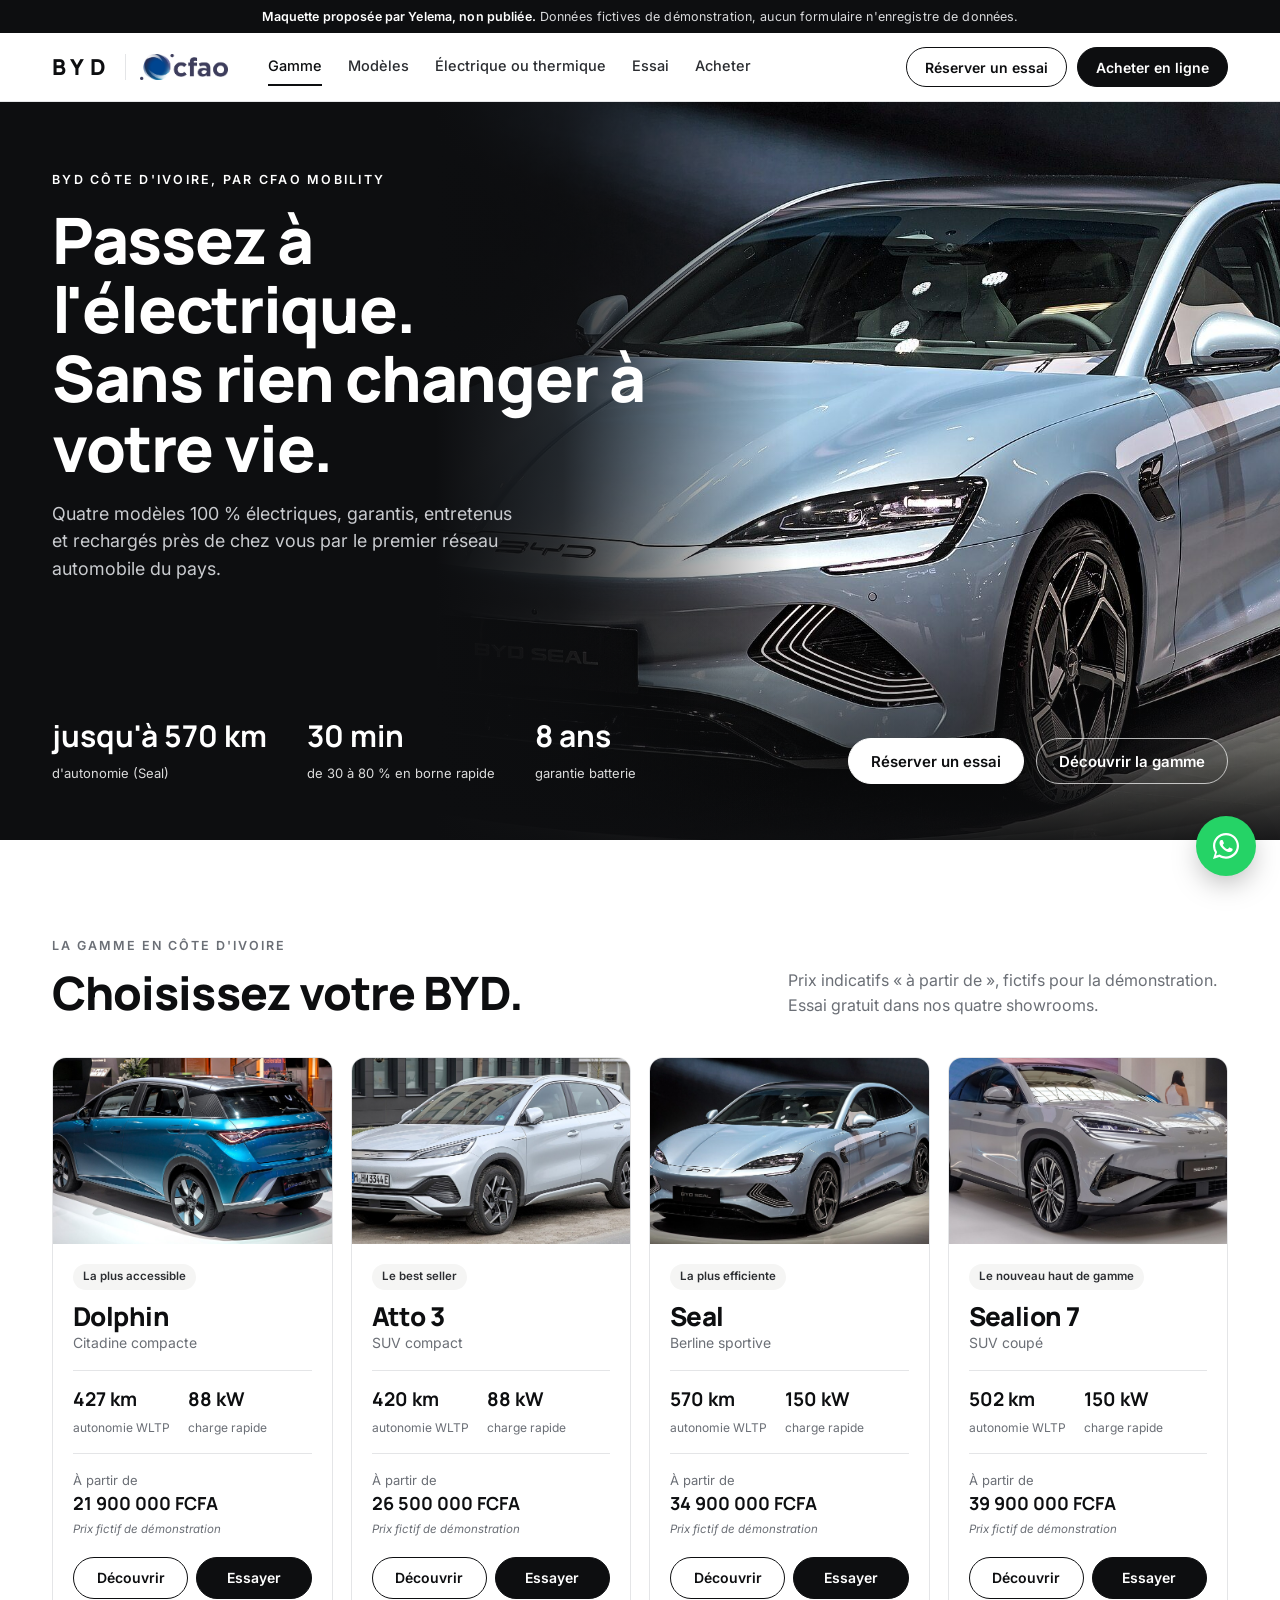
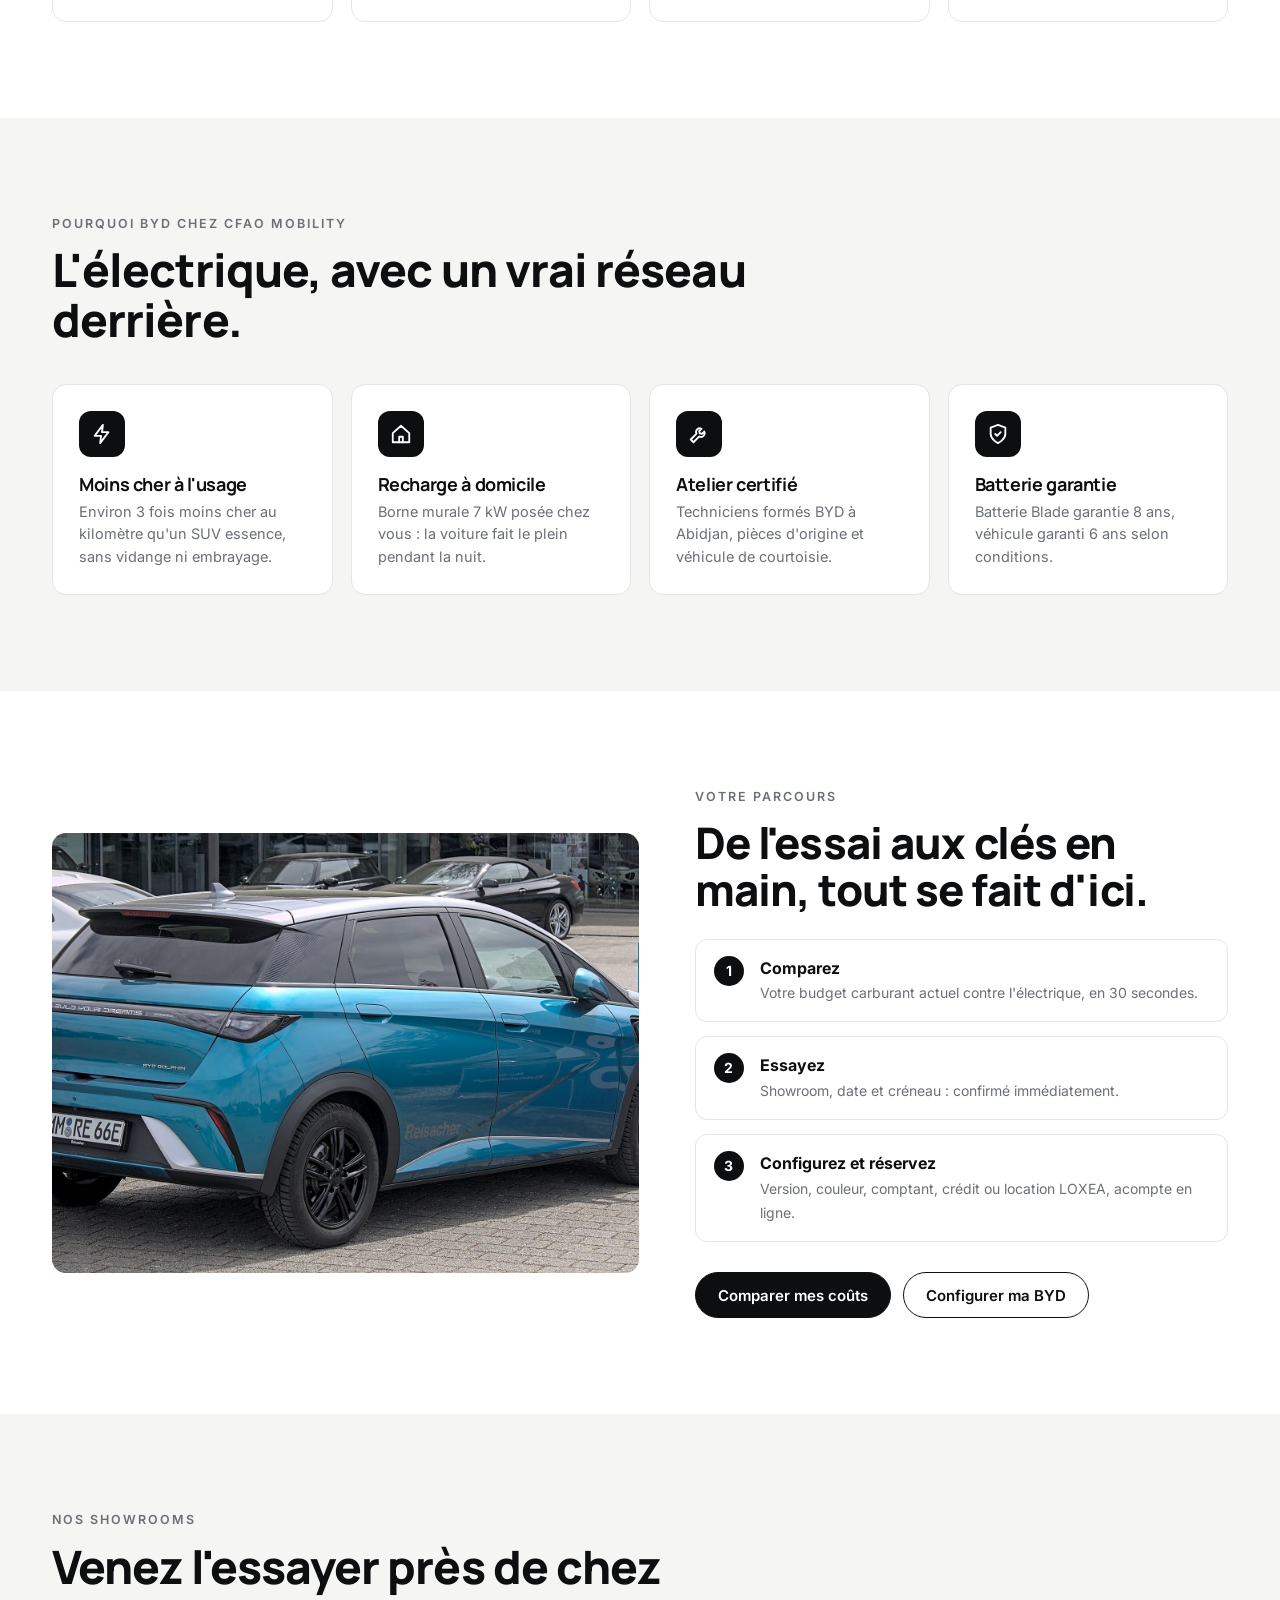
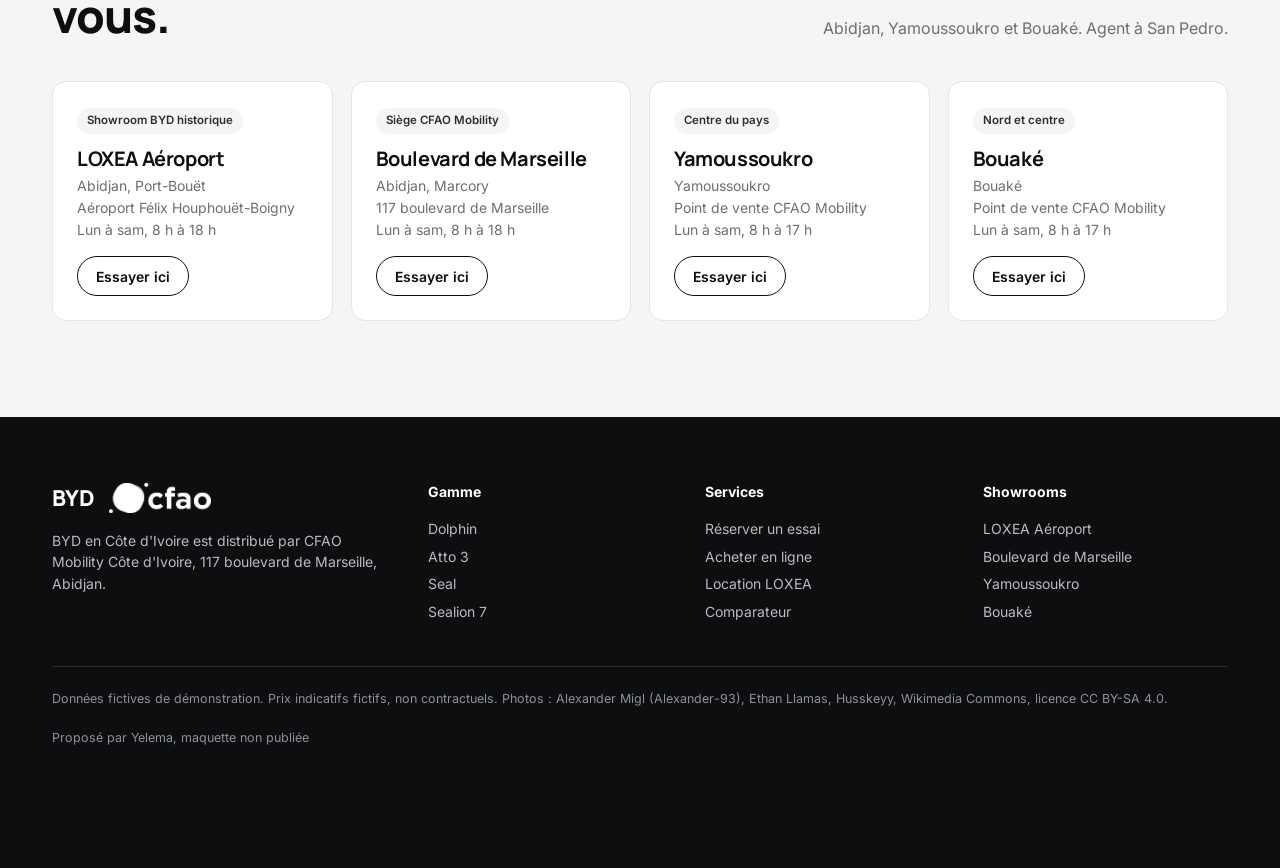
==== index.html @ 99b52941 "Maquette BYD : img/sealion7-3.jpg" ====
<!doctype html><html lang="fr"><head><meta charset="utf-8"><meta name="viewport" content="width=device-width,initial-scale=1,viewport-fit=cover">
<meta name="robots" content="noindex,nofollow"><title>BYD Côte d'Ivoire | CFAO Mobility</title>
<meta name="description" content="Maquette proposée par Yelema, non publiée. BYD Côte d'Ivoire par CFAO Mobility.">
<link rel="icon" href="img/favicon.png"><link rel="preconnect" href="https://fonts.googleapis.com"><link rel="preconnect" href="https://fonts.gstatic.com" crossorigin>
<link href="https://fonts.googleapis.com/css2?family=Inter:wght@400;500;600;700&family=Manrope:wght@600;700;800&display=swap" rel="stylesheet">
<link rel="stylesheet" href="assets/style.css?v=4"><script src="assets/data.js?v=1"></script></head>
<body data-page="gamme">

<section class="hero" style="padding:0"><img src="img/hero-seal.jpg" alt="BYD Seal">
<div class="wrap in"><div><span class="eyebrow">BYD Côte d'Ivoire, par CFAO Mobility</span>
<h1>Passez à l'électrique.<br>Sans rien changer à votre vie.</h1>
<p class="lead">Quatre modèles 100 % électriques, garantis, entretenus et rechargés près de chez vous par le premier réseau automobile du pays.</p></div>
<div class="bot"><div class="stats"><div><b>jusqu'à 570 km</b><span>d'autonomie (Seal)</span></div><div><b>30 min</b><span>de 30 à 80 % en borne rapide</span></div><div><b>8 ans</b><span>garantie batterie</span></div></div>
<div class="ctas"><a class="btn light" href="essai.html">Réserver un essai</a><a class="btn line-w" href="#gamme">Découvrir la gamme</a></div></div></div></section>

<section id="gamme"><div class="wrap">
<div class="sh"><div><span class="k">La gamme en Côte d'Ivoire</span><h2>Choisissez votre BYD.</h2></div><p>Prix indicatifs « à partir de », fictifs pour la démonstration. Essai gratuit dans nos quatre showrooms.</p></div>
<div class="grid4 scroll" id="cards"></div></div></section>

<section class="alt"><div class="wrap">
<div class="sh"><div><span class="k">Pourquoi BYD chez CFAO Mobility</span><h2>L'électrique, avec un vrai réseau derrière.</h2></div></div>
<div class="feat">
<div><div class="ico"><svg viewBox="0 0 24 24" fill="none" stroke="currentColor" stroke-width="2" stroke-linecap="round" stroke-linejoin="round"><path d="M13 2 4 14h7l-1 8 9-12h-7l1-8z"/></svg></div><h3>Moins cher à l'usage</h3><p>Environ 3 fois moins cher au kilomètre qu'un SUV essence, sans vidange ni embrayage.</p></div>
<div><div class="ico"><svg viewBox="0 0 24 24" fill="none" stroke="currentColor" stroke-width="2" stroke-linecap="round" stroke-linejoin="round"><path d="M3 11 12 3l9 8v10H3z"/><path d="M10 21v-6h4v6"/></svg></div><h3>Recharge à domicile</h3><p>Borne murale 7 kW posée chez vous : la voiture fait le plein pendant la nuit.</p></div>
<div><div class="ico"><svg viewBox="0 0 24 24" fill="none" stroke="currentColor" stroke-width="2" stroke-linecap="round" stroke-linejoin="round"><path d="M14.7 6.3a4 4 0 0 0-5.4 5.4L3 18l3 3 6.3-6.3a4 4 0 0 0 5.4-5.4l-2.5 2.5-2.4-.6-.6-2.4 2.5-2.5z"/></svg></div><h3>Atelier certifié</h3><p>Techniciens formés BYD à Abidjan, pièces d'origine et véhicule de courtoisie.</p></div>
<div><div class="ico"><svg viewBox="0 0 24 24" fill="none" stroke="currentColor" stroke-width="2" stroke-linecap="round" stroke-linejoin="round"><path d="M12 22s8-4 8-10V5l-8-3-8 3v7c0 6 8 10 8 10z"/><path d="m9 12 2 2 4-4"/></svg></div><h3>Batterie garantie</h3><p>Batterie Blade garantie 8 ans, véhicule garanti 6 ans selon conditions.</p></div>
</div></div></section>

<section><div class="wrap split">
<img src="img/recharge.jpg" alt="BYD Dolphin en recharge">
<div><span class="k">Votre parcours</span><h2 class="disp" style="font-size:clamp(30px,3.4vw,44px);font-weight:800">De l'essai aux clés en main, tout se fait d'ici.</h2>
<ol class="steps"><li><div><b>Comparez</b><span>Votre budget carburant actuel contre l'électrique, en 30 secondes.</span></div></li>
<li><div><b>Essayez</b><span>Showroom, date et créneau : confirmé immédiatement.</span></div></li>
<li><div><b>Configurez et réservez</b><span>Version, couleur, comptant, crédit ou location LOXEA, acompte en ligne.</span></div></li></ol>
<div style="display:flex;gap:12px;flex-wrap:wrap"><a class="btn" href="comparateur.html">Comparer mes coûts</a><a class="btn ghost" href="achat.html">Configurer ma BYD</a></div></div></div></section>

<section class="alt"><div class="wrap">
<div class="sh"><div><span class="k">Nos showrooms</span><h2>Venez l'essayer près de chez vous.</h2></div><p>Abidjan, Yamoussoukro et Bouaké. Agent à San Pedro.</p></div>
<div class="shops" id="shops"></div></div></section>
<script src="assets/app.js?v=2"></script><script>
document.getElementById('cards').innerHTML=BYD.order.map(k=>{const m=BYD.models[k];return `<article class="mcard"><a class="ph" href="modele.html?m=${k}"><img src="img/${m.imgs[0]}.jpg" alt="BYD ${m.name}" loading="lazy"></a><div class="bd"><span class="pill">${m.tag}</span><h3>${m.name}</h3><div class="ty">${m.type}</div><div class="sp"><div><b>${m.range} km</b><span>autonomie WLTP</span></div><div><b>${m.dc}</b><span>charge rapide</span></div></div><div class="pr">À partir de<b>${fcfa(m.price)}</b><span class="fict">Prix fictif de démonstration</span></div><div class="go"><a class="btn ghost" href="modele.html?m=${k}">Découvrir</a><a class="btn" href="essai.html?m=${k}">Essayer</a></div></div></article>`}).join('');
document.getElementById('shops').innerHTML=BYD.showrooms.map(s=>`<div class="shop"><span class="pill">${s.tag}</span><h3>${s.name}</h3><p>${s.city}<br>${s.addr}<br>${s.hours}</p><a class="btn ghost sm" style="margin-top:16px" href="essai.html?s=${s.id}">Essayer ici</a></div>`).join('');
</script></body></html>
---- assets/style.css ----
:root{--ink:#0d0e10;--ink2:#2b2d31;--mut:#6b6f76;--line:#e4e5e7;--bg:#f5f5f4;--w:#fff;--cfao:#00438D;--cfao2:#3E3D5C;--ok:#1f8a5b;--r:14px;--max:1240px}
*{box-sizing:border-box;margin:0;padding:0}
html{scroll-behavior:smooth;-webkit-text-size-adjust:100%}
body{font-family:Inter,system-ui,sans-serif;color:var(--ink);background:var(--w);font-size:16px;line-height:1.55;-webkit-font-smoothing:antialiased}
img{display:block;max-width:100%}
a{color:inherit;text-decoration:none}
button,input,select{font:inherit;color:inherit}
h1,h2,h3,.disp{font-family:Manrope,Inter,sans-serif;letter-spacing:-.02em;line-height:1.08}
.wrap{max-width:var(--max);margin:0 auto;padding:0 32px}
/* bandeau maquette */
.demo{background:var(--ink);color:#d9dadc;font-size:12.5px;text-align:center;padding:7px 16px;letter-spacing:.01em}
.demo b{color:#fff;font-weight:600}
/* en-tête */
header.top{position:sticky;top:0;z-index:40;background:rgba(255,255,255,.92);backdrop-filter:saturate(1.6) blur(14px);-webkit-backdrop-filter:saturate(1.6) blur(14px);border-bottom:1px solid var(--line)}
.top .wrap{display:flex;align-items:center;height:68px;gap:28px}
.brand{display:flex;align-items:center;gap:14px;flex-shrink:0}
.brand .wm{font-family:Manrope;font-weight:800;font-size:22px;letter-spacing:.24em}
.brand .sep{width:1px;height:26px;background:var(--line)}
.brand img{height:26px;width:auto}
nav.main{display:flex;gap:26px;font-size:14.5px;font-weight:500;margin-left:12px}
nav.main a{color:var(--ink2);padding:6px 0;border-bottom:2px solid transparent}
nav.main a:hover,nav.main a.on{color:var(--ink);border-color:var(--ink)}
.top .act{margin-left:auto;display:flex;gap:10px;align-items:center}
.btn{display:inline-flex;align-items:center;justify-content:center;gap:9px;height:46px;padding:0 22px;border-radius:999px;font-weight:600;font-size:15px;border:1.5px solid var(--ink);background:var(--ink);color:#fff;cursor:pointer;transition:.2s;white-space:nowrap}
.btn:hover{background:#2a2c30;border-color:#2a2c30}
.btn.ghost{background:transparent;color:var(--ink)}
.btn.ghost:hover{background:var(--ink);color:#fff}
.btn.light{background:#fff;color:var(--ink);border-color:#fff}
.btn.light:hover{background:#e9e9e9}
.btn.line-w{background:transparent;color:#fff;border-color:rgba(255,255,255,.7)}
.btn.line-w:hover{background:#fff;color:var(--ink)}
.btn.sm{height:40px;padding:0 18px;font-size:14px}
.btn.wa{background:#1f8a5b;border-color:#1f8a5b}
.btn[disabled]{opacity:.35;pointer-events:none}
.burger{display:none;margin-left:auto;width:44px;height:44px;border:0;background:none;cursor:pointer}
.burger span{display:block;width:22px;height:2px;background:var(--ink);margin:5px auto;border-radius:2px}
/* héros */
.hero{position:relative;height:min(82vh,760px);min-height:580px;color:#fff;overflow:hidden;background:#0d0e10}
.hero img{position:absolute;top:0;right:0;bottom:0;left:auto;width:66%;height:100%;object-fit:cover;object-position:35% 60%}
.hero:after{content:"";position:absolute;inset:0;background:linear-gradient(90deg,#0d0e10 34%,rgba(13,14,16,.85) 44%,rgba(13,14,16,0) 62%),linear-gradient(0deg,rgba(13,14,16,.9) 0%,rgba(13,14,16,0) 30%)}
.hero .in{position:relative;z-index:2;height:100%;display:flex;flex-direction:column;justify-content:space-between;padding-top:64px;padding-bottom:56px}
.eyebrow{font-size:12.5px;font-weight:600;letter-spacing:.18em;text-transform:uppercase}
.hero h1{font-size:clamp(38px,5vw,70px);font-weight:800;max-width:600px;margin-top:14px}
.hero p.lead{font-size:clamp(16px,1.4vw,19px);max-width:470px;color:#c9cbcf;margin-top:18px}
.hero .bot{display:flex;justify-content:space-between;align-items:flex-end;gap:24px;flex-wrap:wrap}
.hero .stats{display:flex;gap:40px}
.hero .stats b{display:block;font-family:Manrope;font-size:30px;font-weight:700}
.hero .stats span{font-size:13px;opacity:.85}
.hero .ctas{display:flex;gap:12px;flex-wrap:wrap}
/* sections */
section{padding:96px 0}
section.alt{background:var(--bg)}
.sh{display:flex;justify-content:space-between;align-items:flex-end;gap:24px;margin-bottom:40px;flex-wrap:wrap}
.sh h2{font-size:clamp(30px,3.6vw,46px);font-weight:800;max-width:720px}
.sh p{color:var(--mut);max-width:440px}
.k{color:var(--mut);font-size:12.5px;font-weight:600;letter-spacing:.16em;text-transform:uppercase;margin-bottom:12px;display:block}
/* cartes modèles */
.grid4{display:grid;grid-template-columns:repeat(4,1fr);gap:18px}
.mcard{background:#fff;border:1px solid var(--line);border-radius:var(--r);overflow:hidden;display:flex;flex-direction:column;transition:.25s}
.mcard:hover{transform:translateY(-4px);box-shadow:0 18px 40px -18px rgba(0,0,0,.25)}
.mcard .ph{aspect-ratio:3/2;overflow:hidden;background:#ddd}
.mcard .ph img{width:100%;height:100%;object-fit:cover;transition:.5s}
.mcard:hover .ph img{transform:scale(1.04)}
.mcard .bd{padding:20px 20px 22px;display:flex;flex-direction:column;flex:1}
.pill{display:inline-block;font-size:11.5px;font-weight:600;padding:4px 10px;border-radius:999px;background:var(--bg);color:var(--ink2);align-self:flex-start}
.mcard h3{font-size:26px;font-weight:800;margin:12px 0 2px}
.mcard .ty{color:var(--mut);font-size:14px}
.mcard .sp{display:flex;gap:18px;margin:16px 0;padding:14px 0;border-top:1px solid var(--line);border-bottom:1px solid var(--line)}
.mcard .sp b{display:block;font-family:Manrope;font-size:19px}
.mcard .sp span{font-size:12px;color:var(--mut)}
.mcard .pr{font-size:13px;color:var(--mut)}
.mcard .pr b{display:block;color:var(--ink);font-size:18px;font-family:Manrope}
.mcard .go{display:flex;gap:8px;margin-top:auto;padding-top:18px}
.mcard .go .btn{flex:1;height:42px;font-size:14px;padding:0 12px}
.fict{font-size:11.5px;color:var(--mut);font-style:italic}
/* avantages */
.feat{display:grid;grid-template-columns:repeat(4,1fr);gap:18px}
.feat>div{background:#fff;border-radius:var(--r);padding:26px;border:1px solid var(--line)}
.ico{width:46px;height:46px;border-radius:12px;background:var(--ink);color:#fff;display:grid;place-items:center;margin-bottom:18px}
.ico svg{width:22px;height:22px}
.feat>div h3{font-size:18px;margin-bottom:6px}
.feat p{color:var(--mut);font-size:14.5px}
/* bandeau parcours */
.split{display:grid;grid-template-columns:1.1fr 1fr;gap:56px;align-items:center}
.split img{border-radius:var(--r);aspect-ratio:4/3;object-fit:cover;width:100%}
.steps{counter-reset:s;display:grid;gap:14px;margin:26px 0 30px}
.steps li{list-style:none;display:flex;gap:16px;align-items:flex-start;padding:16px 18px;border:1px solid var(--line);border-radius:12px;background:#fff}
.steps li:before{counter-increment:s;content:counter(s);flex-shrink:0;width:30px;height:30px;border-radius:50%;background:var(--ink);color:#fff;display:grid;place-items:center;font-weight:700;font-size:14px}
.steps b{display:block}
.steps span{color:var(--mut);font-size:14px}
/* réseau */
.shops{display:grid;grid-template-columns:repeat(4,1fr);gap:18px}
.shop{border:1px solid var(--line);border-radius:var(--r);padding:24px;background:#fff}
.shop .pill{margin-bottom:14px}
.shop h3{font-size:20px}
.shop p{color:var(--mut);font-size:14px;margin-top:6px}
/* pied */
footer{background:var(--ink);color:#b9bbbf;padding:64px 0 120px;font-size:14px}
footer .cols{display:grid;grid-template-columns:1.4fr 1fr 1fr 1fr;gap:32px}
footer h4{color:#fff;font-size:14px;margin-bottom:12px;font-family:Inter}
footer a{display:block;padding:3px 0}
footer a:hover{color:#fff}
footer .sig{display:flex;align-items:center;gap:14px;margin-bottom:14px}
footer .sig img{height:30px}
footer .legal{border-top:1px solid #2b2d31;margin-top:40px;padding-top:22px;display:flex;justify-content:space-between;gap:20px;flex-wrap:wrap;font-size:12.5px;color:#8d9096}
/* page modèle */
.mhead{padding:44px 0 24px}
.crumb{font-size:13px;color:var(--mut);margin-bottom:18px}
.crumb a:hover{color:var(--ink)}
.mhead .row{display:flex;justify-content:space-between;align-items:flex-end;gap:24px;flex-wrap:wrap}
.mhead h1{font-size:clamp(44px,6vw,80px);font-weight:800}
.mhead .ty{color:var(--mut);font-size:18px;margin-top:6px}
.mhead .price{text-align:right}
.mhead .price b{display:block;font-family:Manrope;font-size:30px}
.gal{display:grid;grid-template-columns:2fr 1fr;grid-template-rows:1fr 1fr;gap:12px;height:min(62vh,600px)}
.gal img{width:100%;height:100%;object-fit:cover;border-radius:var(--r);cursor:pointer}
.gal img:first-child{grid-row:1/3}
.kpis{display:grid;grid-template-columns:repeat(4,1fr);gap:0;border:1px solid var(--line);border-radius:var(--r);margin-top:28px;background:#fff}
.kpis>div{padding:24px 26px;border-right:1px solid var(--line)}
.kpis>div:last-child{border:0}
.kpis b{display:block;font-family:Manrope;font-size:32px;font-weight:800}
.kpis span{color:var(--mut);font-size:13.5px}
.two{display:grid;grid-template-columns:1fr 1fr;gap:28px}
.card{background:#fff;border:1px solid var(--line);border-radius:var(--r);padding:30px}
.card h3{font-size:22px;margin-bottom:10px}
.charge{display:grid;gap:12px;margin-top:18px}
.charge .c{display:flex;gap:16px;align-items:center;padding:16px;border-radius:12px;background:var(--bg)}
.charge .c .ico{margin:0;flex-shrink:0}
.charge .c b{display:block}
.charge .c span{color:var(--mut);font-size:14px}
table.spec{width:100%;border-collapse:collapse;font-size:15px}
table.spec td{padding:13px 0;border-bottom:1px solid var(--line)}
table.spec td:last-child{text-align:right;font-weight:600}
.sticky-cta{position:sticky;bottom:0;z-index:30;background:#fff;border-top:1px solid var(--line);padding:14px 0}
.sticky-cta .wrap{display:flex;align-items:center;gap:14px}
.sticky-cta .t{margin-right:auto}
.sticky-cta .t b{font-family:Manrope;font-size:18px}
.sticky-cta .t span{display:block;font-size:12.5px;color:var(--mut)}
/* comparateur */
.cmp{display:grid;grid-template-columns:380px 1fr;gap:28px;align-items:start}
.field{margin-bottom:22px}
.field label{display:flex;justify-content:space-between;font-weight:600;font-size:14.5px;margin-bottom:10px}
.field label output{font-family:Manrope;font-weight:700}
input[type=range]{width:100%;accent-color:var(--ink);height:28px}
.seg{display:flex;background:var(--bg);border-radius:999px;padding:4px;gap:4px;flex-wrap:wrap}
.seg button{flex:1;border:0;background:none;padding:10px 12px;border-radius:999px;font-weight:600;font-size:14px;cursor:pointer;color:var(--ink2);white-space:nowrap}
.seg button.on{background:#fff;color:var(--ink);box-shadow:0 1px 4px rgba(0,0,0,.12)}
.bars{display:grid;gap:22px;margin:22px 0}
.bar .l{display:flex;justify-content:space-between;font-size:14.5px;margin-bottom:8px}
.bar .l b{font-family:Manrope;font-size:20px}
.bar .t{height:16px;border-radius:999px;background:var(--bg);overflow:hidden}
.bar .t i{display:block;height:100%;border-radius:999px;transition:width .5s}
.save{background:var(--ink);color:#fff;border-radius:var(--r);padding:28px;display:grid;grid-template-columns:repeat(3,1fr);gap:20px}
.save b{display:block;font-family:Manrope;font-size:30px;font-weight:800}
.save span{font-size:13.5px;opacity:.75}
.hyp{font-size:12.5px;color:var(--mut);margin-top:14px}
/* tunnel */
.funnel{padding:40px 0 80px;background:var(--bg);min-height:70vh}
.fhead{display:flex;justify-content:space-between;align-items:flex-end;gap:20px;margin-bottom:26px;flex-wrap:wrap}
.fhead h1{font-size:clamp(30px,4vw,48px);font-weight:800}
.prog{display:flex;gap:8px;margin-bottom:26px}
.prog>div{flex:1}
.prog i{display:block;height:4px;border-radius:4px;background:#d7d8da;margin-bottom:8px}
.prog>div.on i,.prog>div.done i{background:var(--ink)}
.prog span{font-size:12.5px;color:var(--mut);font-weight:600}
.prog>div.on span{color:var(--ink)}
.flay{display:grid;grid-template-columns:minmax(0,1fr) 360px;gap:24px;align-items:start}
.panel{background:#fff;border-radius:var(--r);padding:32px;border:1px solid var(--line)}
.panel h2{font-size:24px;margin-bottom:6px}
.panel .sub{color:var(--mut);margin-bottom:22px;font-size:15px}
.opts{display:grid;grid-template-columns:repeat(2,1fr);gap:12px}
.opts.o3{grid-template-columns:repeat(3,1fr)}
.opt{border:1.5px solid var(--line);border-radius:12px;padding:16px;cursor:pointer;background:#fff;text-align:left;transition:.15s;position:relative;width:100%}
.opt:hover{border-color:#9a9da3}
.opt.on{border-color:var(--ink);box-shadow:0 0 0 1px var(--ink)}
.opt.on:after{content:"";position:absolute;top:14px;right:14px;width:20px;height:20px;border-radius:50%;background:var(--ink) url("data:image/svg+xml,%3Csvg xmlns='http://www.w3.org/2000/svg' viewBox='0 0 24 24' fill='none' stroke='white' stroke-width='3'%3E%3Cpath d='M5 12l5 5 9-10'/%3E%3C/svg%3E") center/12px no-repeat}
.opt b{display:block;font-size:16px;padding-right:26px}
.opt span{display:block;color:var(--mut);font-size:13.5px;margin-top:3px}
.opt .pill{margin-top:10px}
.opt.mod{display:flex;gap:14px;align-items:center;padding:10px}
.opt.mod img{width:96px;height:64px;object-fit:cover;border-radius:8px;flex-shrink:0}
.days{display:grid;grid-template-columns:repeat(7,1fr);gap:8px}
.day{border:1.5px solid var(--line);border-radius:12px;padding:10px 4px;text-align:center;cursor:pointer;background:#fff}
.day small{display:block;font-size:11.5px;color:var(--mut);text-transform:uppercase;letter-spacing:.05em}
.day b{font-family:Manrope;font-size:20px}
.day.on{background:var(--ink);color:#fff;border-color:var(--ink)}
.day.on small{color:#cfd0d3}
.day.off{opacity:.35;pointer-events:none}
.slots{display:grid;grid-template-columns:repeat(4,1fr);gap:8px;margin-top:18px}
.slot{border:1.5px solid var(--line);border-radius:10px;padding:11px 0;text-align:center;cursor:pointer;font-weight:600;background:#fff}
.slot.on{background:var(--ink);color:#fff;border-color:var(--ink)}
.slot.off{text-decoration:line-through;color:#b4b6ba;pointer-events:none;background:var(--bg)}
.form{display:grid;grid-template-columns:1fr 1fr;gap:14px}
.form .full{grid-column:1/-1}
.form label{display:block;font-size:13.5px;font-weight:600;margin-bottom:6px}
.form input,.form select{width:100%;height:50px;border:1.5px solid var(--line);border-radius:10px;padding:0 14px;background:#fff;font-size:16px}
.form input:focus,.form select:focus{outline:0;border-color:var(--ink)}
.chk{display:flex;gap:10px;align-items:flex-start;font-size:13.5px;color:var(--ink2);margin-top:6px}
.chk input{width:18px;height:18px;margin-top:2px;accent-color:var(--ink)}
.notice{display:flex;gap:10px;background:#eef3f9;color:#0d3566;border-radius:10px;padding:12px 14px;font-size:13.5px;margin-top:18px}
.fnav{display:flex;justify-content:space-between;gap:12px;margin-top:28px}
.recap{position:sticky;top:96px}
.recap .panel{padding:0;overflow:hidden}
.recap img{aspect-ratio:16/10;object-fit:cover;width:100%}
.recap .in{padding:22px 24px}
.recap h3{font-size:22px}
.recap dl{display:grid;gap:10px;margin-top:14px;font-size:14px}
.recap dl>div{display:flex;justify-content:space-between;gap:12px;border-bottom:1px dashed var(--line);padding-bottom:9px}
.recap dt{color:var(--mut)}
.recap dd{font-weight:600;text-align:right;min-width:0;overflow-wrap:anywhere}
.recap .tot b{white-space:nowrap}
.recap .tot{display:flex;justify-content:space-between;align-items:baseline;margin-top:16px}
.recap .tot b{font-family:Manrope;font-size:22px}
.swatches{display:flex;gap:12px;flex-wrap:wrap}
.sw{width:46px;height:46px;border-radius:50%;border:1px solid #ccc;cursor:pointer;position:relative}
.sw.on{box-shadow:0 0 0 3px #fff,0 0 0 5px var(--ink)}
.swname{margin-top:10px;font-size:14px;color:var(--mut)}
.fin{margin-top:22px;background:var(--bg);border-radius:12px;padding:20px}
.fin .big{font-family:Manrope;font-size:34px;font-weight:800}
.pay{display:grid;grid-template-columns:repeat(4,1fr);gap:10px}
.pay .opt{text-align:center;padding:16px 8px}
.pay .opt b{padding:0}
.pay .opt.on:after{top:8px;right:8px;width:16px;height:16px;background-size:10px}
/* confirmation */
.done{max-width:760px;margin:0 auto;text-align:center}
.done .ok{width:84px;height:84px;border-radius:50%;background:var(--ok);display:grid;place-items:center;margin:0 auto 24px;animation:pop .5s cubic-bezier(.2,1.6,.4,1)}
.done .ok svg{width:42px;height:42px}
@keyframes pop{from{transform:scale(.4);opacity:0}}
.done h1{font-size:clamp(32px,4.4vw,52px);font-weight:800}
.done .ref{display:inline-block;margin-top:14px;background:#fff;border:1px dashed #b9bcc1;border-radius:10px;padding:10px 18px;font-family:Manrope;font-weight:700;letter-spacing:.06em}
.done .panel{text-align:left;margin-top:30px}
.tl{display:grid;gap:0;margin-top:8px}
.tl>div{display:flex;gap:16px;padding:14px 0;border-bottom:1px solid var(--line)}
.tl>div:last-child{border:0}
.tl i{flex-shrink:0;width:28px;height:28px;border-radius:50%;background:var(--bg);display:grid;place-items:center;font-style:normal;font-weight:700;font-size:13px}
.tl>div.y i{background:var(--ok);color:#fff}
.tl span{display:block;color:var(--mut);font-size:14px}
.done .acts{display:flex;gap:12px;justify-content:center;margin-top:26px;flex-wrap:wrap}
/* whatsapp flottant + modale */
.waf{position:fixed;right:24px;bottom:24px;z-index:50;width:60px;height:60px;border-radius:50%;background:#25D366;display:grid;place-items:center;box-shadow:0 10px 30px -6px rgba(0,0,0,.35);cursor:pointer;border:0}
.waf svg{width:32px;height:32px}
.modal{position:fixed;inset:0;z-index:80;background:rgba(10,10,12,.55);display:none;align-items:flex-end;justify-content:flex-end;padding:24px}
.modal.on{display:flex}
.wabox{width:380px;max-width:100%;background:#fff;border-radius:18px;overflow:hidden;box-shadow:0 30px 60px -20px rgba(0,0,0,.5);margin-bottom:76px}
.wabox .h{background:#075E54;color:#fff;padding:16px 18px;display:flex;gap:12px;align-items:center}
.wabox .h .av{width:42px;height:42px;border-radius:50%;background:#fff;display:grid;place-items:center;padding:6px}
.wabox .h b{display:block}
.wabox .h span{font-size:12.5px;opacity:.85}
.wabox .h button{margin-left:auto;background:none;border:0;color:#fff;font-size:26px;cursor:pointer;line-height:1}
.wabox .b{background:#ECE5DD;padding:18px;display:grid;gap:8px}
.bub{background:#fff;border-radius:0 10px 10px 10px;padding:10px 12px;font-size:14px;max-width:88%;box-shadow:0 1px 1px rgba(0,0,0,.08)}
.qr{display:flex;flex-wrap:wrap;gap:8px;margin-top:4px}
.qr button{border:1px solid #128C7E;color:#075E54;background:#fff;border-radius:999px;padding:7px 12px;font-size:13px;cursor:pointer}
.wabox .f{padding:12px 16px;font-size:12px;color:var(--mut);background:#fff}
/* mobile */
.mbar{display:none}
.mnav{display:none}
@media (max-width:1080px){
  .grid4,.feat,.shops{grid-template-columns:repeat(2,1fr)}
  nav.main{display:none}
  .top .act .hide-m{display:none}
  .flay{grid-template-columns:1fr}
  .recap{position:static}
  .flay>*{min-width:0}
  .recap img{display:none}
  .cmp{grid-template-columns:1fr}
  footer .cols{grid-template-columns:1fr 1fr}
}
@media (max-width:720px){
  .wrap{padding:0 20px}
  .demo{font-size:11.5px;padding:6px 12px}
  .top .wrap{height:60px;gap:12px}
  .brand .wm{font-size:18px;letter-spacing:.2em}
  .brand img{height:20px}
  .brand .sep{height:20px}
  .top .act{display:none}
  .burger{display:block}
  .mnav.on{display:block;position:fixed;inset:0;top:0;z-index:70;background:#fff;padding:90px 24px 24px}
  .mnav a{display:block;font-family:Manrope;font-size:28px;font-weight:700;padding:12px 0;border-bottom:1px solid var(--line)}
  .mnav .x{position:absolute;top:18px;right:18px;font-size:34px;background:none;border:0}
  section{padding:64px 0}
  .hero{height:auto;min-height:680px}
  .hero img{width:100%;height:56%;bottom:auto;object-position:center}
  .hero:after{background:linear-gradient(0deg,#0d0e10 44%,rgba(13,14,16,.6) 56%,rgba(13,14,16,0) 72%)}
  .hero .in{padding-top:36px;padding-bottom:32px;min-height:680px}
  .hero .in>div:first-child{margin-top:auto;padding-top:250px}
  .hero .bot{margin-top:26px}
  .hero .stats{gap:22px}
  .hero .stats b{font-size:22px}
  .hero .ctas{width:100%}
  .hero .ctas .btn{flex:1}
  .grid4,.feat,.shops{grid-template-columns:1fr}
  .grid4.scroll{display:flex;overflow-x:auto;scroll-snap-type:x mandatory;gap:14px;margin:0 -20px;padding:0 20px 10px}
  .grid4.scroll .mcard{flex:0 0 84%;scroll-snap-align:start}
  .split,.two{grid-template-columns:1fr;gap:28px}
  .gal{grid-template-columns:1fr;grid-template-rows:auto;height:auto;display:flex;overflow-x:auto;scroll-snap-type:x mandatory;gap:10px;margin:0 -20px;padding:0 20px}
  .gal img{flex:0 0 88%;aspect-ratio:3/2;height:auto;scroll-snap-align:center}
  .kpis{grid-template-columns:1fr 1fr}
  .kpis>div:nth-child(2){border-right:0}
  .kpis>div:nth-child(-n+2){border-bottom:1px solid var(--line)}
  .kpis b{font-size:26px}
  .mhead .price{text-align:left}
  .opts,.opts.o3{grid-template-columns:1fr}
  .days{grid-template-columns:repeat(4,1fr)}
  .slots{grid-template-columns:repeat(3,1fr)}
  .form{grid-template-columns:1fr}
  .pay{grid-template-columns:1fr 1fr}
  .panel{padding:22px}
  .save{grid-template-columns:1fr;gap:14px}
  .save b{font-size:26px}
  footer .cols{grid-template-columns:1fr}
  .waf{display:none}
  .mbar{display:flex;position:fixed;left:0;right:0;bottom:0;z-index:60;background:#fff;border-top:1px solid var(--line);padding:10px 14px calc(10px + env(safe-area-inset-bottom));gap:10px}
  .mbar .btn{flex:1;height:48px;padding:0 10px}
  .mbar .btn.wa{flex:0 0 52px;padding:0}
  .sticky-cta{bottom:68px}
  .sticky-cta .btn.ghost{display:none}
  .modal{padding:12px;align-items:flex-end;justify-content:center}
  .wabox{margin-bottom:70px}
  .fnav .btn{flex:1}
  body.funnel-p .mbar{display:none}
}
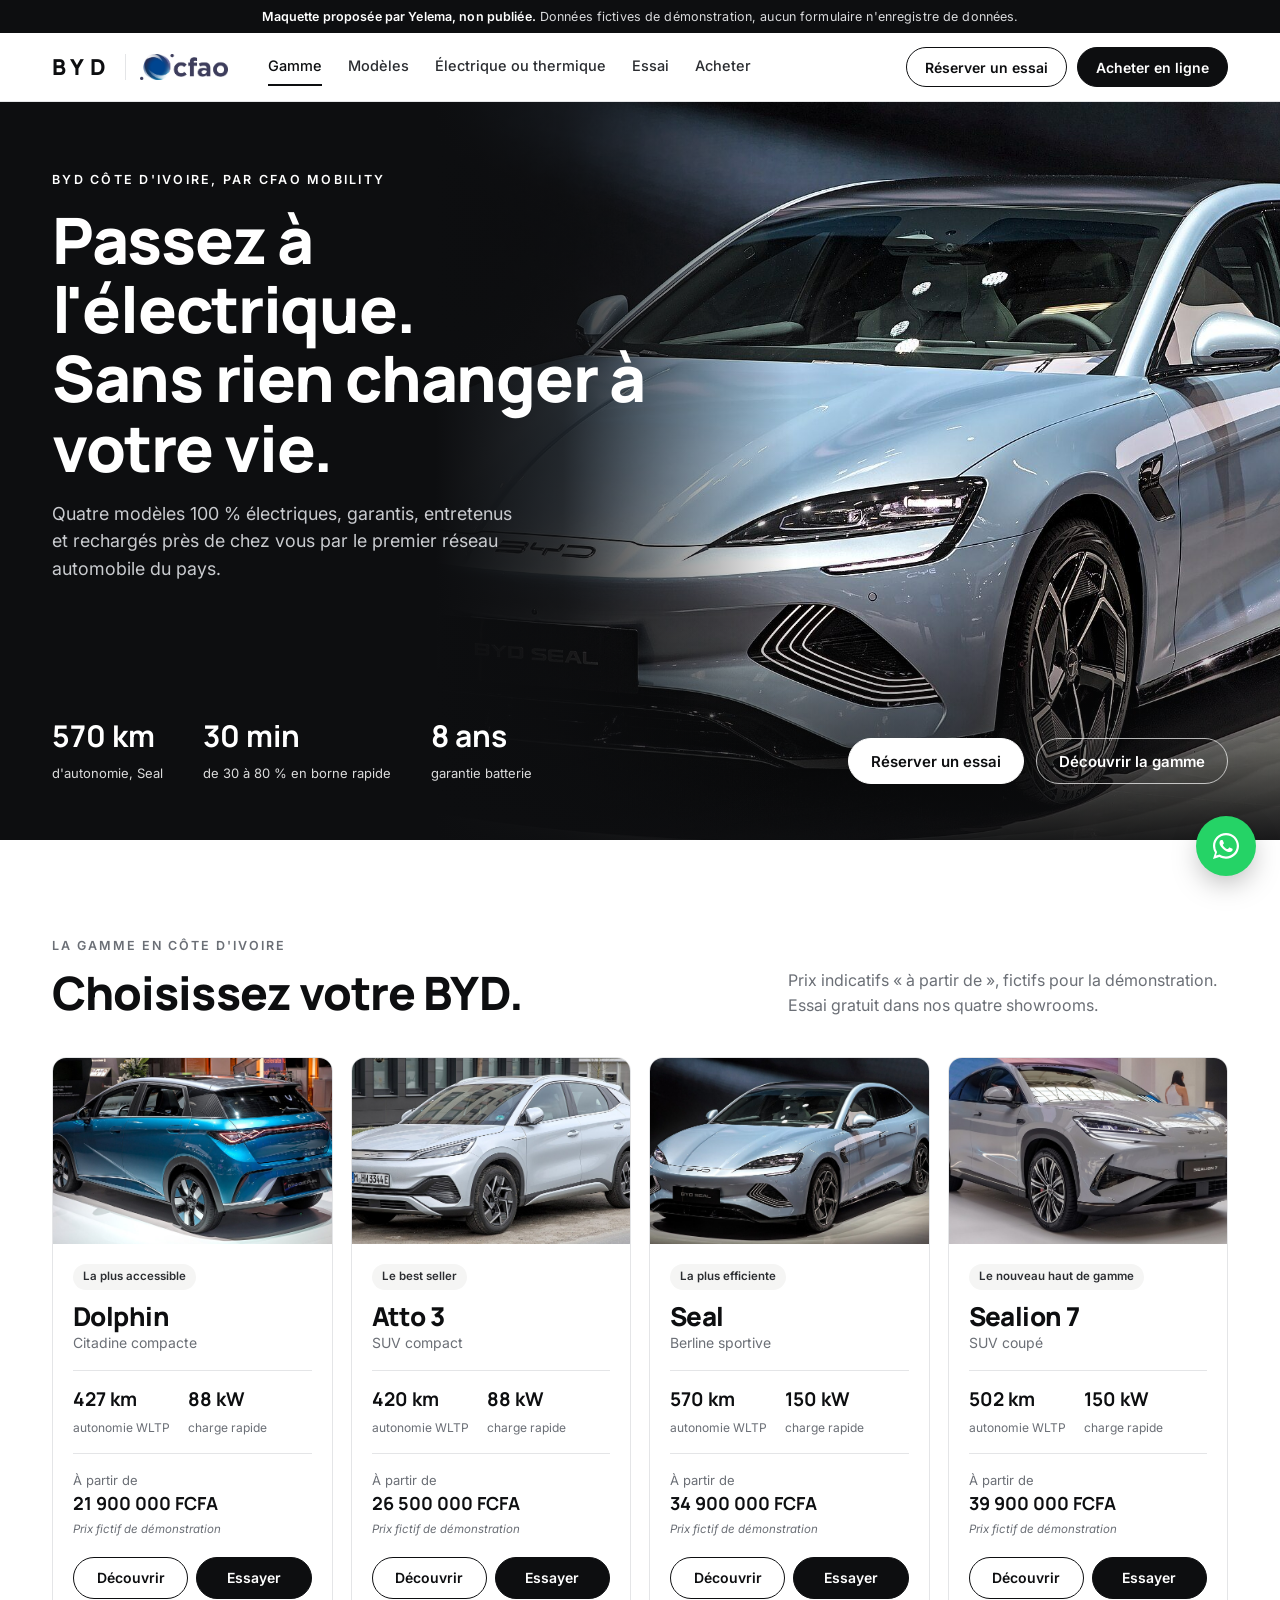
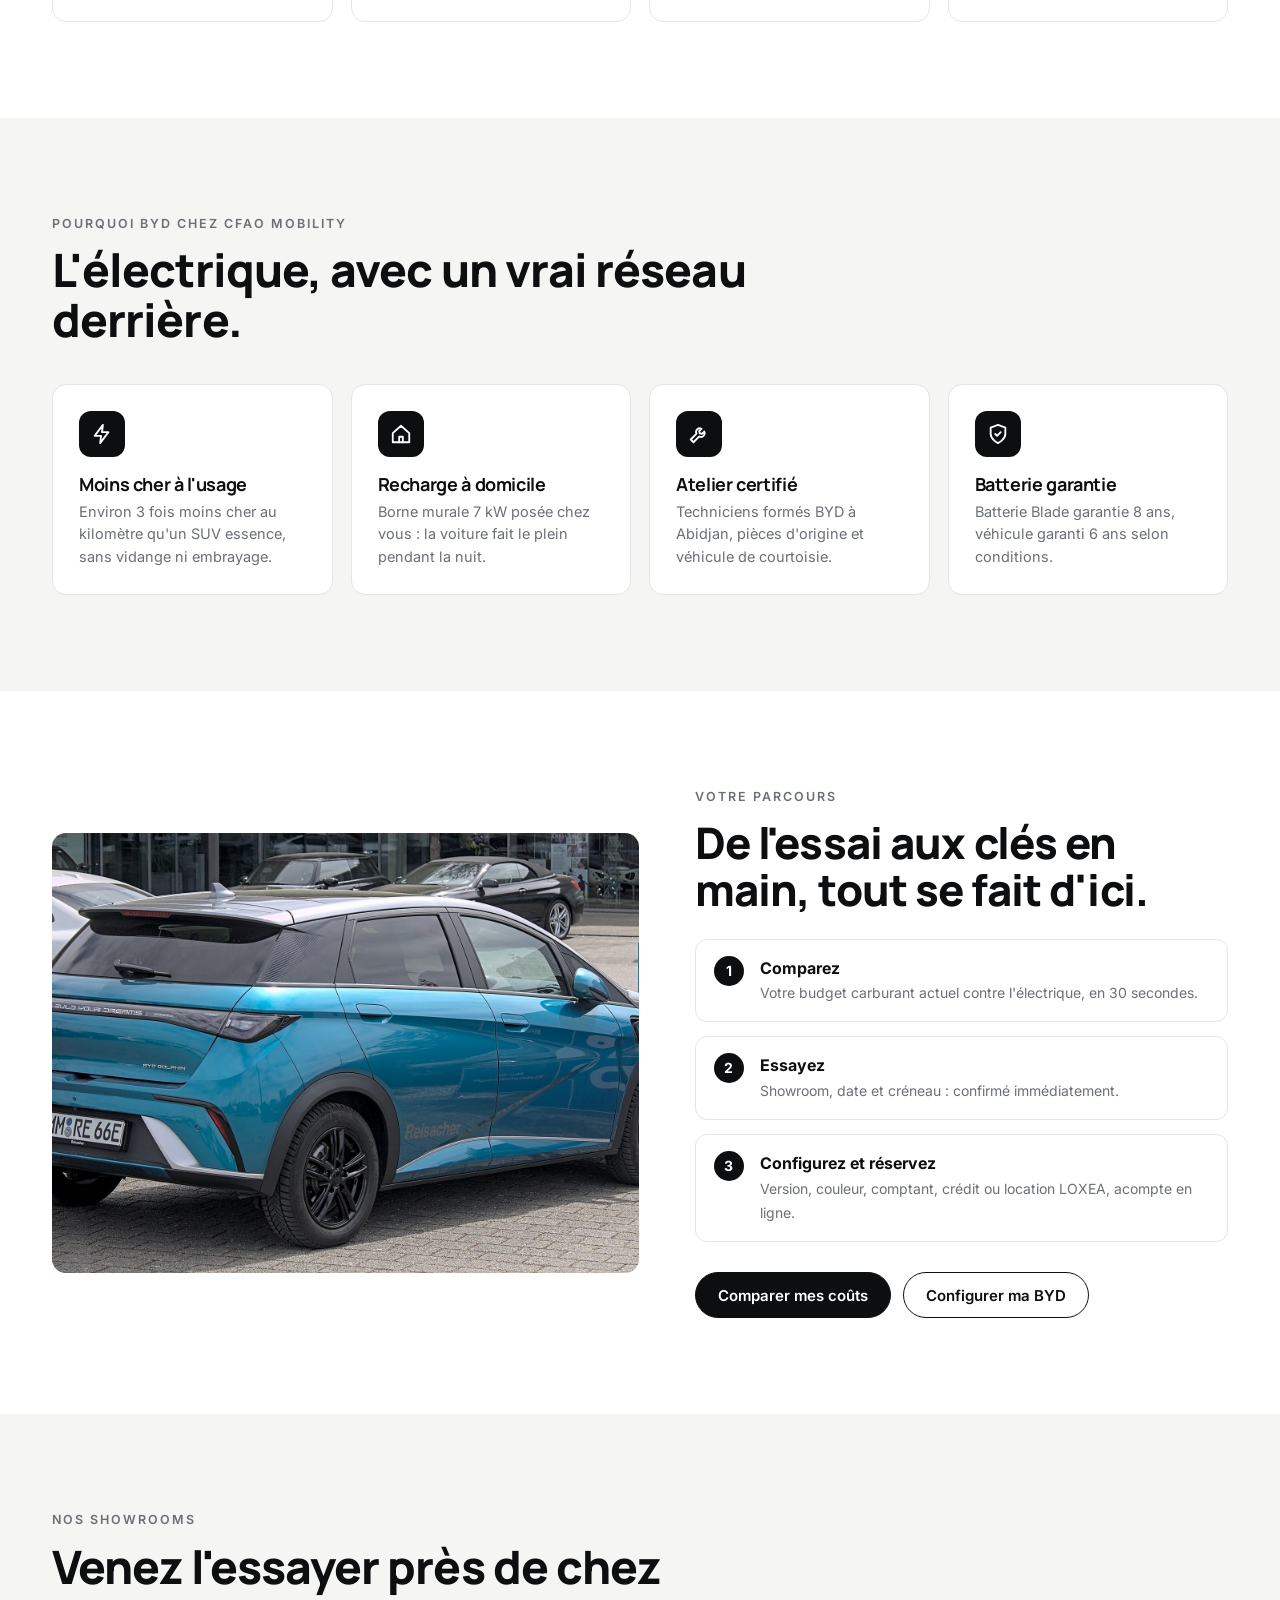
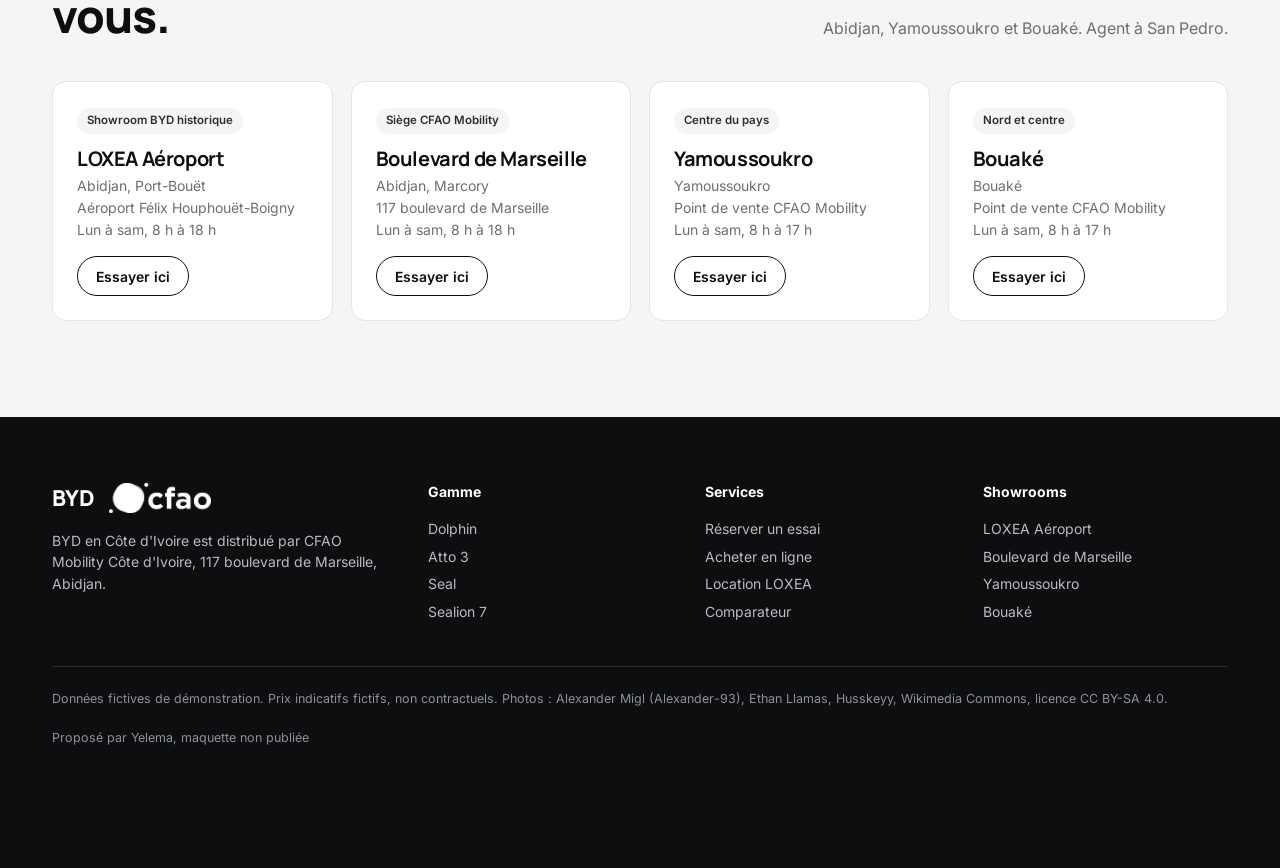
==== commit ad53dba6: "Maquette BYD : achat.html" ====
--- a/index.html
+++ b/index.html
@@ -3,14 +3,14 @@
 <meta name="description" content="Maquette proposée par Yelema, non publiée. BYD Côte d'Ivoire par CFAO Mobility.">
 <link rel="icon" href="img/favicon.png"><link rel="preconnect" href="https://fonts.googleapis.com"><link rel="preconnect" href="https://fonts.gstatic.com" crossorigin>
 <link href="https://fonts.googleapis.com/css2?family=Inter:wght@400;500;600;700&family=Manrope:wght@600;700;800&display=swap" rel="stylesheet">
-<link rel="stylesheet" href="assets/style.css?v=4"><script src="assets/data.js?v=1"></script></head>
+<link rel="stylesheet" href="assets/style.css?v=5"><script src="assets/data.js?v=1"></script></head>
 <body data-page="gamme">
 
 <section class="hero" style="padding:0"><img src="img/hero-seal.jpg" alt="BYD Seal">
 <div class="wrap in"><div><span class="eyebrow">BYD Côte d'Ivoire, par CFAO Mobility</span>
 <h1>Passez à l'électrique.<br>Sans rien changer à votre vie.</h1>
 <p class="lead">Quatre modèles 100 % électriques, garantis, entretenus et rechargés près de chez vous par le premier réseau automobile du pays.</p></div>
-<div class="bot"><div class="stats"><div><b>jusqu'à 570 km</b><span>d'autonomie (Seal)</span></div><div><b>30 min</b><span>de 30 à 80 % en borne rapide</span></div><div><b>8 ans</b><span>garantie batterie</span></div></div>
+<div class="bot"><div class="stats"><div><b>570 km</b><span>d'autonomie, Seal</span></div><div><b>30 min</b><span>de 30 à 80 % en borne rapide</span></div><div><b>8 ans</b><span>garantie batterie</span></div></div>
 <div class="ctas"><a class="btn light" href="essai.html">Réserver un essai</a><a class="btn line-w" href="#gamme">Découvrir la gamme</a></div></div></div></section>
 
 <section id="gamme"><div class="wrap">
--- a/assets/style.css
+++ b/assets/style.css
@@ -286,7 +286,9 @@
   .hero .in>div:first-child{margin-top:auto;padding-top:250px}
   .hero .bot{margin-top:26px}
   .hero .stats{gap:22px}
-  .hero .stats b{font-size:22px}
+  .hero .stats{gap:18px;width:100%;justify-content:space-between}
+  .hero .stats b{font-size:19px;white-space:nowrap}
+  .hero .stats span{font-size:11.5px;display:block;max-width:110px}
   .hero .ctas{width:100%}
   .hero .ctas .btn{flex:1}
   .grid4,.feat,.shops{grid-template-columns:1fr}
